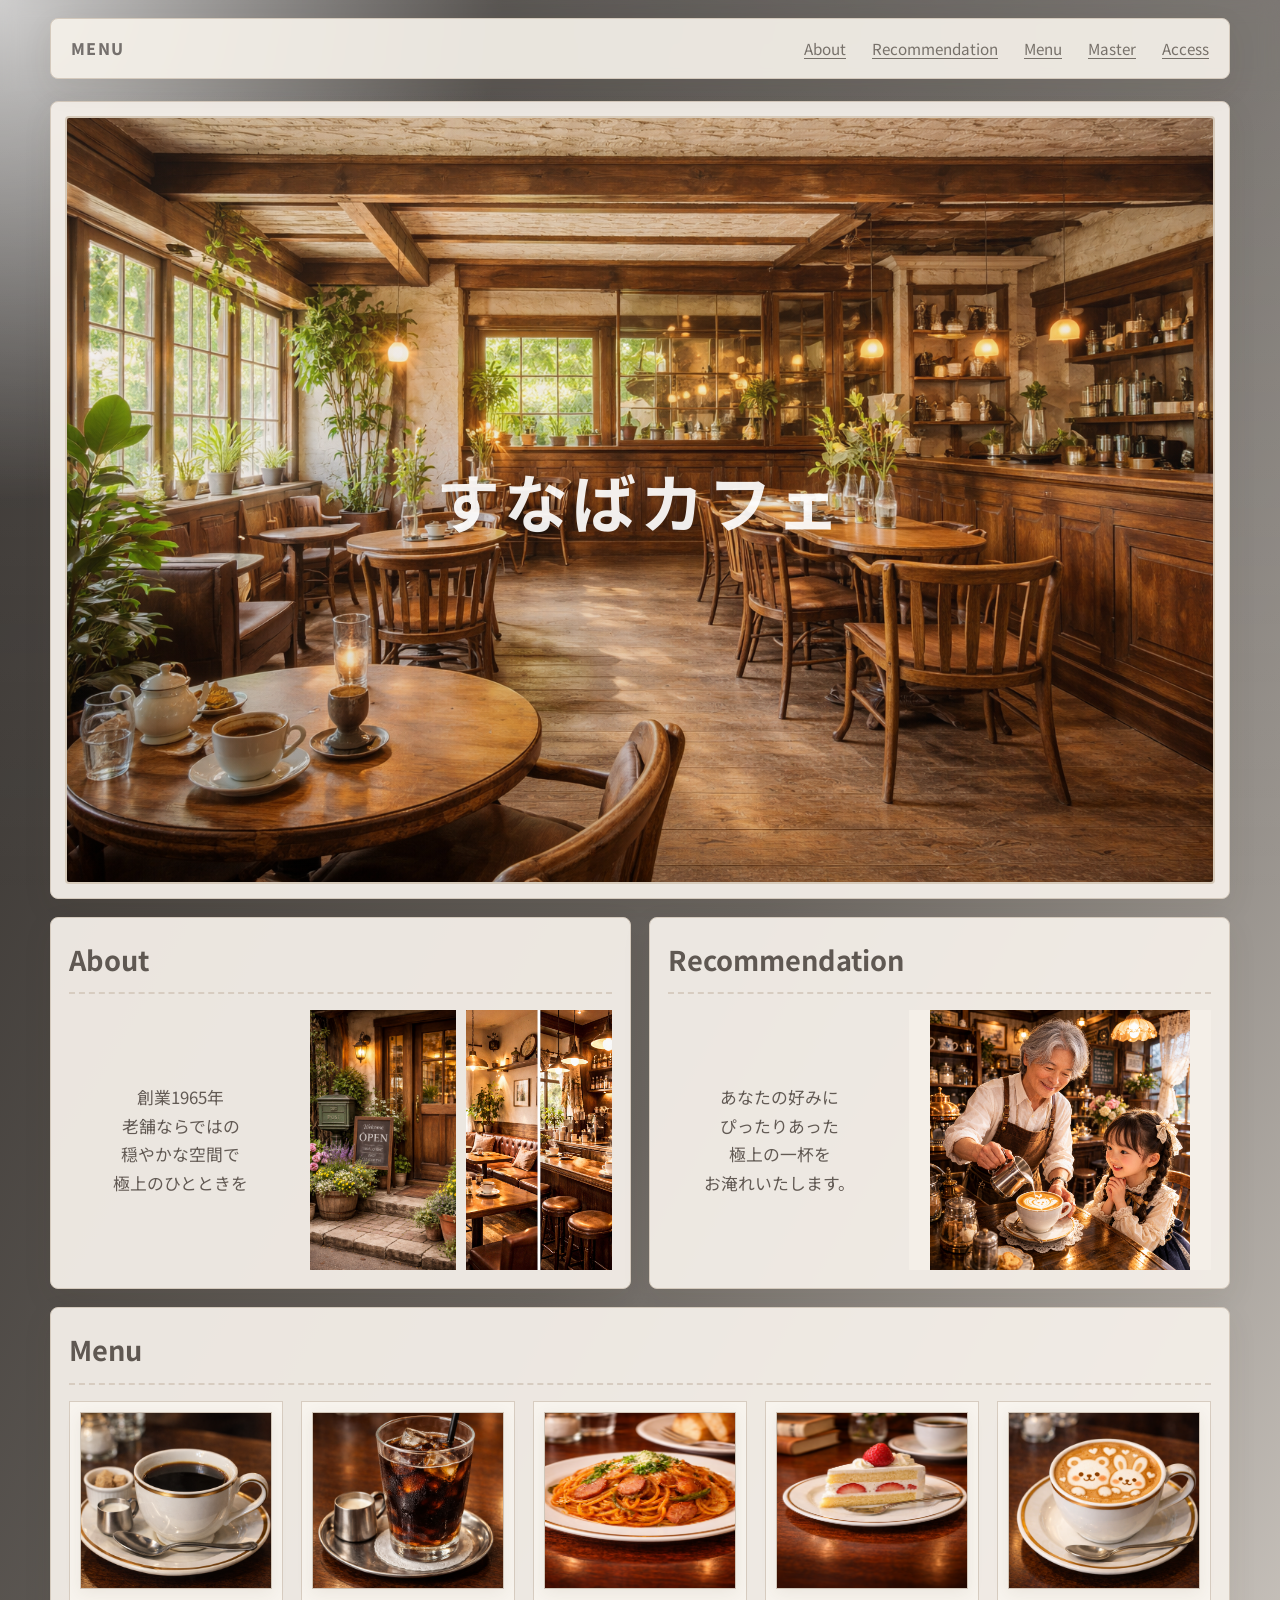
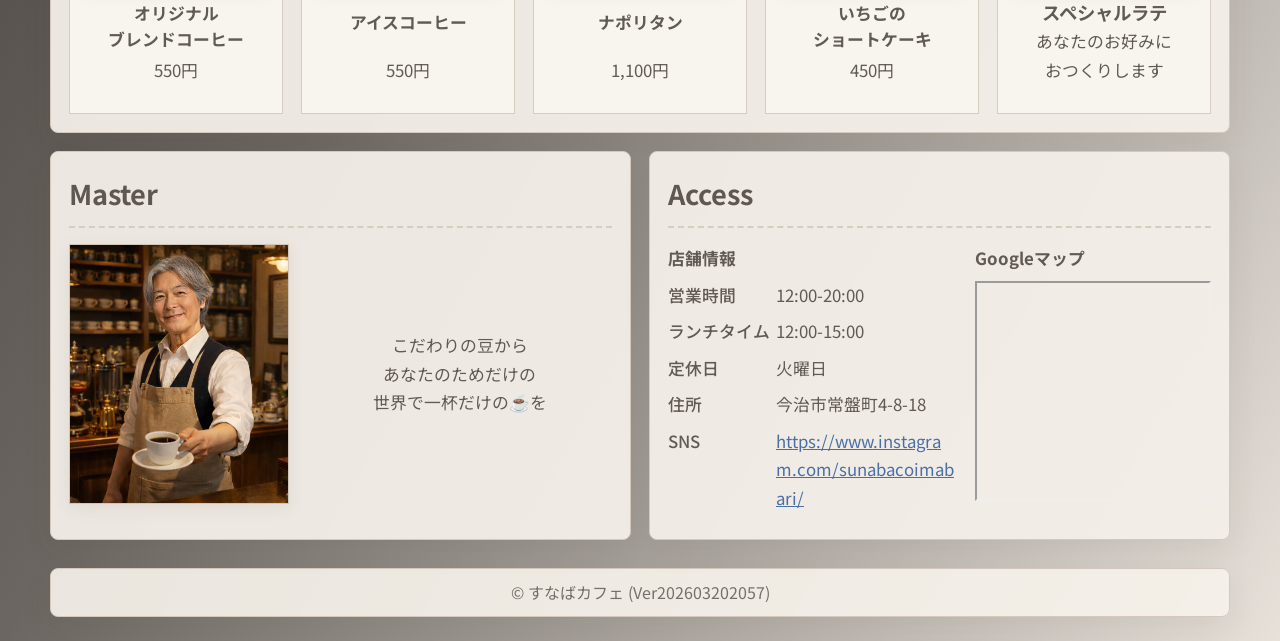
==== index.html @ 22cd14f4 "Update index.html" ====
<!DOCTYPE html>
<html lang="ja">
<head>
  <meta charset="UTF-8" />
  <meta name="viewport" content="width=device-width, initial-scale=1.0" />
  <title>すなばカフェ</title>
  <link rel="preconnect" href="https://fonts.googleapis.com">
  <link rel="preconnect" href="https://fonts.gstatic.com" crossorigin>
  <link href="https://fonts.googleapis.com/css2?family=Noto+Sans+JP:wght@400;500;700;800&display=swap" rel="stylesheet">
  <link rel="stylesheet" href="./CSS/style.css" />
</head>
<body>
  <div class="page-bg"></div>

  <header class="site-header">
    <div class="container header-inner">
      <a href="#top" class="logo">MENU</a>
      <button class="nav-toggle" aria-label="メニューを開く" aria-expanded="false">☰</button>
      <nav class="site-nav" id="site-nav">
        <a href="#about">About</a>
        <a href="#recommendation">Recommendation</a>
        <a href="#menu">Menu</a>
        <a href="#master">Master</a>
        <a href="#access">Access</a>
      </nav>
    </div>
  </header>

  <main id="top" class="container">
    <section class="panel hero-panel">
      <div class="hero-image">
        <img src="./assets/hero.png" alt="店内の様子" />
        <div class="hero-overlay">
          <h1>すなばカフェ</h1>
        </div>
      </div>
    </section>

    <section class="grid-two">
      <article id="about" class="panel content-panel">
        <h2 class="section-title">About</h2>
        <div class="about-layout">
          <div class="about-text">
            <p>
              創業1965年<br />
              老舗ならではの<br />
              穏やかな空間で<br />
              極上のひとときを
            </p>
          </div>
          <div class="about-gallery">
            <img src="./assets/about1.png" alt="落ち着いた店内 1" />
            <img src="./assets/about2.png" alt="落ち着いた店内 2" />
          </div>
        </div>
      </article>

      <article id="recommendation" class="panel content-panel">
        <h2 class="section-title">Recommendation</h2>
        <div class="recommend-layout">
          <div class="recommend-text">
            <p>
              あなたの好みに<br />
              ぴったりあった<br />
              極上の一杯を<br />
              お淹れいたします。
            </p>
          </div>
          <div class="recommend-image-wrap">
            <img src="./assets/recommendation.png" alt="おすすめの一杯を提供する様子" />
          </div>
        </div>
      </article>
    </section>

    <section id="menu" class="panel content-panel">
      <h2 class="section-title">Menu</h2>
      <div class="menu-grid">
        <article class="menu-card">
          <img src="./assets/menu_coffee.png" alt="オリジナルブレンドコーヒー" />
          <div class="menu-card-body">
            <h3>オリジナル<br />ブレンドコーヒー</h3>
            <p>550円</p>
          </div>
        </article>

        <article class="menu-card">
          <img src="./assets/menu_icecoffee.png" alt="アイスコーヒー" />
          <div class="menu-card-body">
            <h3>アイスコーヒー</h3>
            <p>550円</p>
          </div>
        </article>

        <article class="menu-card">
          <img src="./assets/menu_napolitan.png" alt="ナポリタン" />
          <div class="menu-card-body">
            <h3>ナポリタン</h3>
            <p>1,100円</p>
          </div>
        </article>

        <article class="menu-card">
          <img src="./assets/menu_cake.png" alt="いちごのショートケーキ" />
          <div class="menu-card-body">
            <h3>いちごの<br />ショートケーキ</h3>
            <p>450円</p>
          </div>
        </article>

        <article class="menu-card menu-card-large">
          <img src="./assets/menu_latte.png" alt="スペシャルラテ" />
          <div class="menu-card-body">
            <h3>スペシャルラテ</h3>
            <p>あなたのお好みに<br />おつくりします</p>
          </div>
        </article>
      </div>
    </section>

    <section class="grid-two bottom-grid">
      <article id="master" class="panel content-panel">
        <h2 class="section-title">Master</h2>
        <div class="master-layout">
          <img src="./assets/master.png" alt="マスター" />
          <div class="master-text">
            <p>
              こだわりの豆から<br />
              あなたのためだけの<br />
              世界で一杯だけの☕を
            </p>
          </div>
        </div>
      </article>

      <article id="access" class="panel content-panel">
        <h2 class="section-title">Access</h2>
        <div class="access-layout">
          <div class="access-info">
            <h3>店舗情報</h3>
            <ul>
              <li><span>営業時間</span><span>12:00-20:00</span></li>
              <li><span>ランチタイム</span><span>12:00-15:00</span></li>
              <li><span>定休日</span><span>火曜日</span></li>
              <li><span>住所</span><span>今治市常盤町4-8-18</span></li>
              <li><span>SNS</span>
                  <a href="https://www.instagram.com/sunabacoimabari/" target="_blank" rel="noopener noreferrer">
                  https://www.instagram.com/sunabacoimabari/</a>
              </li>
            </ul>
          </div>
          <div class="access-map">
            <h3>Googleマップ</h3>
              <iframe
                src="https://www.google.com/maps/embed?pb=!1m18!1m12!1m3!1d3305.2465165072854!2d132.99348957571695!3d34.06319437315287!2m3!1f0!2f0!3f0!3m2!1i1024!2i768!4f13.1!3m3!1m2!1s0x35503bbafa63386f%3A0x6dd7c005b5147b29!2zU1VOQUJBQ0_ku4rmsrs!5e0!3m2!1sja!2sjp!4v1773834351570!5m2!1sja!2sjp"
                width="100%"
                <!-- height="300" -->
                style="border:0;"
                loading="lazy"
                allowfullscreen
              ></iframe>
          </div>
        </div>
      </article>
    </section>
  </main>

  <footer class="site-footer">
    <div class="container footer-inner">© すなばカフェ  (Ver202603202057)</div>
  </footer>

  <script src="./JS/script.js"></script>
</body>
</html>
---- CSS/style.css ----
:root {
  --bg: #e9e3db;
  --panel: #f4efe8;
  --panel-line: #d4c9bc;
  --text: #625a54;
  --title: #5f5852;
  --shadow: 0 10px 30px rgba(77, 60, 35, 0.08);
  --radius: 14px;
  --max: 1180px;
  --card-gap: 18px;
}

* {
  box-sizing: border-box;
}

html {
  scroll-behavior: smooth;
}

body {
  margin: 0;
  font-family: "Noto Sans JP", sans-serif;
  color: var(--text);
  /* background: linear-gradient(90deg, #ddd8d0 0%, #f2eee7 16%, #ebe6de 50%, #f7f3ed 100%); */
  background: linear-gradient(
                to bottom right,
                #2a2623,
                #6b6661,
                #e7e1da
  );
  line-height: 1.7;
}

img {
  display: block;
  width: 100%;
}

.page-bg {
  position: fixed;
  inset: 0;
  background:
    radial-gradient(circle at top left, rgba(255,255,255,0.75), transparent 32%),
    linear-gradient(180deg, rgba(255,255,255,0.12), rgba(0,0,0,0));
  pointer-events: none;
  z-index: -1;
}

.container {
  width: min(calc(100% - 32px), var(--max));
  margin: 0 auto;
}

.site-header {
  position: sticky;
  top: 0;
  z-index: 50;
  padding: 18px 0 12px;
  backdrop-filter: blur(10px);
}

.header-inner,
.footer-inner {
  background: rgba(246, 241, 234, 0.92);
  border: 1px solid var(--panel-line);
  border-radius: 8px;
  box-shadow: var(--shadow);
}

.header-inner {
  display: flex;
  align-items: center;
  justify-content: space-between;
  padding: 16px 20px;
}

.logo {
  color: #75706d;
  text-decoration: none;
  font-weight: 800;
  letter-spacing: 0.08em;
}

.site-nav {
  display: flex;
  gap: 26px;
}

.site-nav a {
  color: #77716a;
  text-decoration: underline;
  text-underline-offset: 3px;
  font-size: 0.95rem;
}

.nav-toggle {
  display: none;
  border: 1px solid var(--panel-line);
  background: #fffaf5;
  color: var(--text);
  padding: 8px 10px;
  border-radius: 8px;
  cursor: pointer;
}

main {
    display: grid;
    gap: var(--card-gap);
    padding: 10px 0 28px;
}

.panel {
  background: rgba(244, 239, 232, 0.95);
  border: 1px solid var(--panel-line);
  border-radius: 8px;
  box-shadow: var(--shadow);
  height: 100%;
}

.content-panel {
  padding: 18px;
}

.hero-panel {
  padding: 14px;
}

.hero-image {
  position: relative;
  overflow: hidden;
  border: 2px solid #d7cbbb;
  border-radius: 4px;
  min-height: 220px;
}

.hero-image img {
  width: 100%;
  height: 100%;
  object-fit: cover;
}

.hero-overlay {
  position: absolute;
  inset: 0;
  display: grid;
  place-items: center;
  background: linear-gradient(180deg, rgba(255,255,255,0.06), rgba(0,0,0,0.12));
}

.hero-overlay h1 {
  margin: 0;
  color: rgba(255, 255, 255, 0.92);
  font-size: clamp(2.4rem, 5vw, 4.2rem);
  letter-spacing: 0.06em;
  text-shadow: 0 2px 14px rgba(0, 0, 0, 0.22);
}

.grid-two {
  display: grid;
  grid-template-columns: 1fr 1fr;
  gap: var(--card-gap);
  align-items: stretch;
}

.section-title {
  margin: 0 0 16px;
  padding-bottom: 10px;
  border-bottom: 2px dashed #d7ccc0;
  font-size: 1.7rem;
  color: var(--title);
}

.about-layout,
.recommend-layout,
.master-layout,
.access-layout {
  display: grid;
  gap: 18px;
}

.about-layout,
.recommend-layout {
  grid-template-columns: 0.85fr 1.15fr;
  align-items: stretch;
}

.about-text,
.recommend-text,
.master-text{
  font-size: 1.05rem;
  display: flex;
  align-items: center;
  justify-content: center;
  text-align: center;
}

.about-text p,
.recommend-text p,
.master-text p {
  margin: 0;
}

.access-info,
.access-map {
  font-size: 1.05rem;
  align-self: start;
}

.about-gallery {
  display: grid;
  grid-template-columns: repeat(2, 1fr);
  gap: 10px;
}

.master-layout img,
.access-map img,
.menu-card img {
  border: 1px solid #d0c5b8;
  box-shadow: 0 4px 16px rgba(78, 60, 36, 0.08);
}

.about-gallery,
.recommend-image-wrap {
  height: 260px;
}

.about-gallery img{
  width: 100%;
  height: 100%;
  object-fit: cover;
}

.recommend-image-wrap {
  display: flex;
  align-items: center;
  justify-content: center;
  background: #f4efe8;
}

.recommend-image-wrap img  {
  width: 100%;
  height: 100%;
  object-fit: contain;
}

.menu-grid {
  display: grid;
  grid-template-columns: repeat(5, 1fr);
  gap: var(--card-gap);
}

.menu-card {
  background: #f8f4ee;
  border: 1px solid #d7ccc0;
  padding: 10px;

  display: flex;
  flex-direction: column;
}

.menu-card img {
  aspect-ratio: 1.08 / 1;
  object-fit: cover;
}

.menu-card-body {
  text-align: center;
  padding: 10px 6px 2px;

  display: flex;
  flex-direction: column;
  flex-grow: 1;
}

.menu-card-body h3 {
  margin: 0 0 8px;
  font-size: 1.05rem;
  line-height: 1.5;
  margin-top: auto;
  margin-bottom: auto;  
}

.menu-card-body p {
  margin-top: auto;
  font-size: 1.05rem;
}

.menu-card-large {
  display: flex;
  flex-direction: column;
}

.menu-card-large .menu-card-body h3 {
  font-size: 1.15rem;
}

.bottom-grid {
  align-items: start;
}

.master-layout {
  grid-template-columns: 220px 1fr;
  align-items: stretch;
  min-height: 260px;
}

.master-layout img {
  width: 100%;
  height: 100%;
  object-fit: cover;
}

.access-layout {
  grid-template-columns: 1.1fr 0.9fr;
  align-items: start;
}

.access-info h3,
.access-map h3 {
  margin: 0 0 8px;
  font-size: 1.05rem;
}

.access-map iframe {
  height: 220px;
}

.access-info ul {
  list-style: none;
  padding-left: 0;
  margin: 0;
}

.access-info li {
  margin-bottom: 8px;
  display: grid;
  grid-template-columns: 100px 1fr;
  gap: 8px;
  align-items: start;
}

.access-info li span:first-child {
  font-weight: 500;
  white-space: nowrap;
}

.access-info a {
  color: #4a6fa5;
  text-decoration: underline;
  word-break: break-all;
  overflow-wrap: anywhere;
}

.access-info a:hover {
  opacity: 0.7;
}

.site-footer {
  padding: 0 0 24px;
}

.footer-inner {
  text-align: center;
  padding: 10px 16px;
  color: #766f6a;
}

@media (max-width: 1080px) {
  .menu-grid {
    grid-template-columns: repeat(3, 1fr);
  }

  .menu-card-large {
    grid-column: span 3;
    display: grid;
    grid-template-columns: 1fr 1fr;
    align-items: center;
    gap: 14px;
  }

  .menu-card-large .menu-card-body {
    text-align: left;
  }
}

@media (max-width: 820px) {
  .nav-toggle {
    display: inline-flex;
  }

  .site-nav {
    position: absolute;
    top: calc(100% + 8px);
    right: 16px;
    background: rgba(246, 241, 234, 0.98);
    border: 1px solid var(--panel-line);
    border-radius: 10px;
    padding: 14px;
    box-shadow: var(--shadow);
    flex-direction: column;
    gap: 12px;
    min-width: 220px;
    display: none;
  }

  .site-nav.is-open {
    display: flex;
  }

  .grid-two,
  .about-layout,
  .recommend-layout,
  .master-layout,
  .access-layout,
  .menu-card-large {
    grid-template-columns: 1fr;
  }

  .menu-grid {
    grid-template-columns: repeat(2, 1fr);
  }

  .menu-card-large {
    grid-column: auto;
  }

  .hero-image {
    min-height: 280px;
  }
}

@media (max-width: 560px) {
  .container {
    width: min(calc(100% - 20px), var(--max));
  }

  .header-inner,
  .content-panel,
  .hero-panel {
    padding: 14px;
  }

  .section-title {
    font-size: 1.35rem;
  }

  .menu-grid,
  .about-gallery {
    grid-template-columns: 1fr;
    height: auto;
  }

  .access-info li {
    grid-template-columns: 1fr;
  }

  .about-gallery img {
    height: auto;
    aspect-ratio: 4 / 3;
    object-fit: cover;
  }

  .hero-image {
    height: 400px;
  }

}
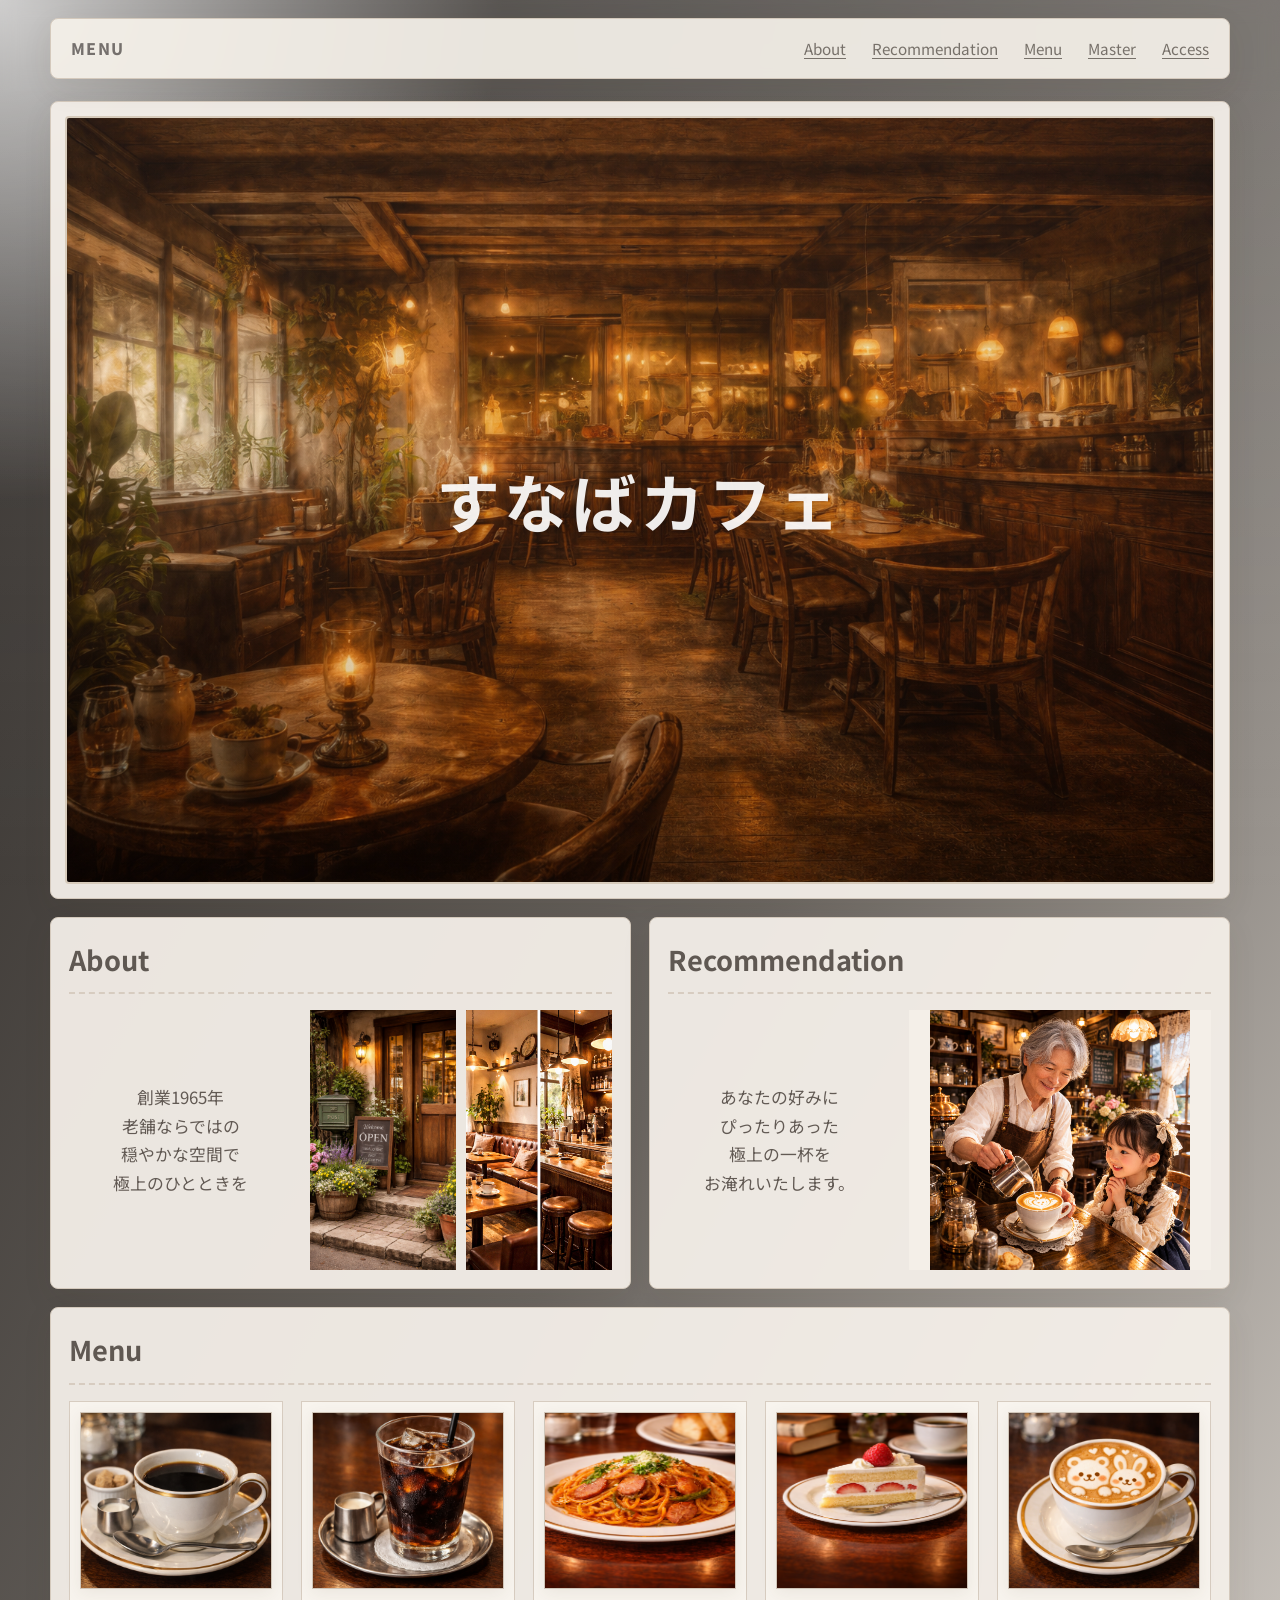
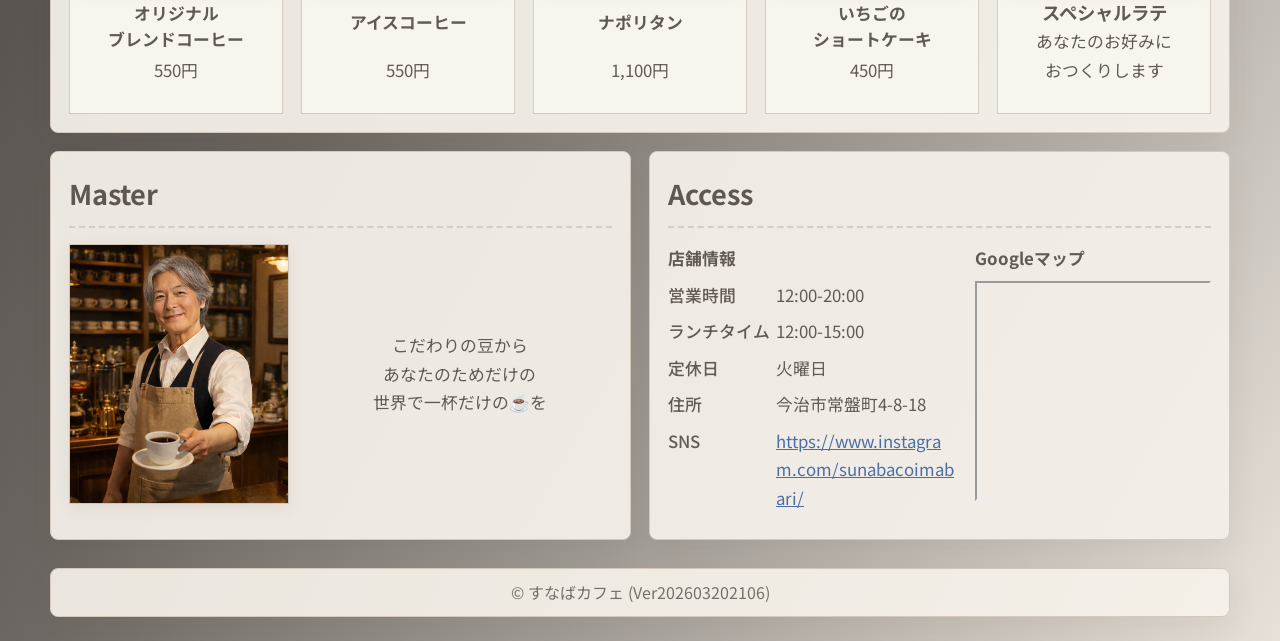
==== commit 45394a7d: "Update index.html" ====
--- a/index.html
+++ b/index.html
@@ -166,7 +166,7 @@
   </main>
 
   <footer class="site-footer">
-    <div class="container footer-inner">© すなばカフェ  (Ver202603202057)</div>
+    <div class="container footer-inner">© すなばカフェ  (Ver202603202106)</div>
   </footer>
 
   <script src="./JS/script.js"></script>
--- a/CSS/style.css
+++ b/CSS/style.css
@@ -138,6 +138,7 @@
   width: 100%;
   height: 100%;
   object-fit: cover;
+  transition: opacity 0.8s ease;
 }
 
 .hero-overlay {
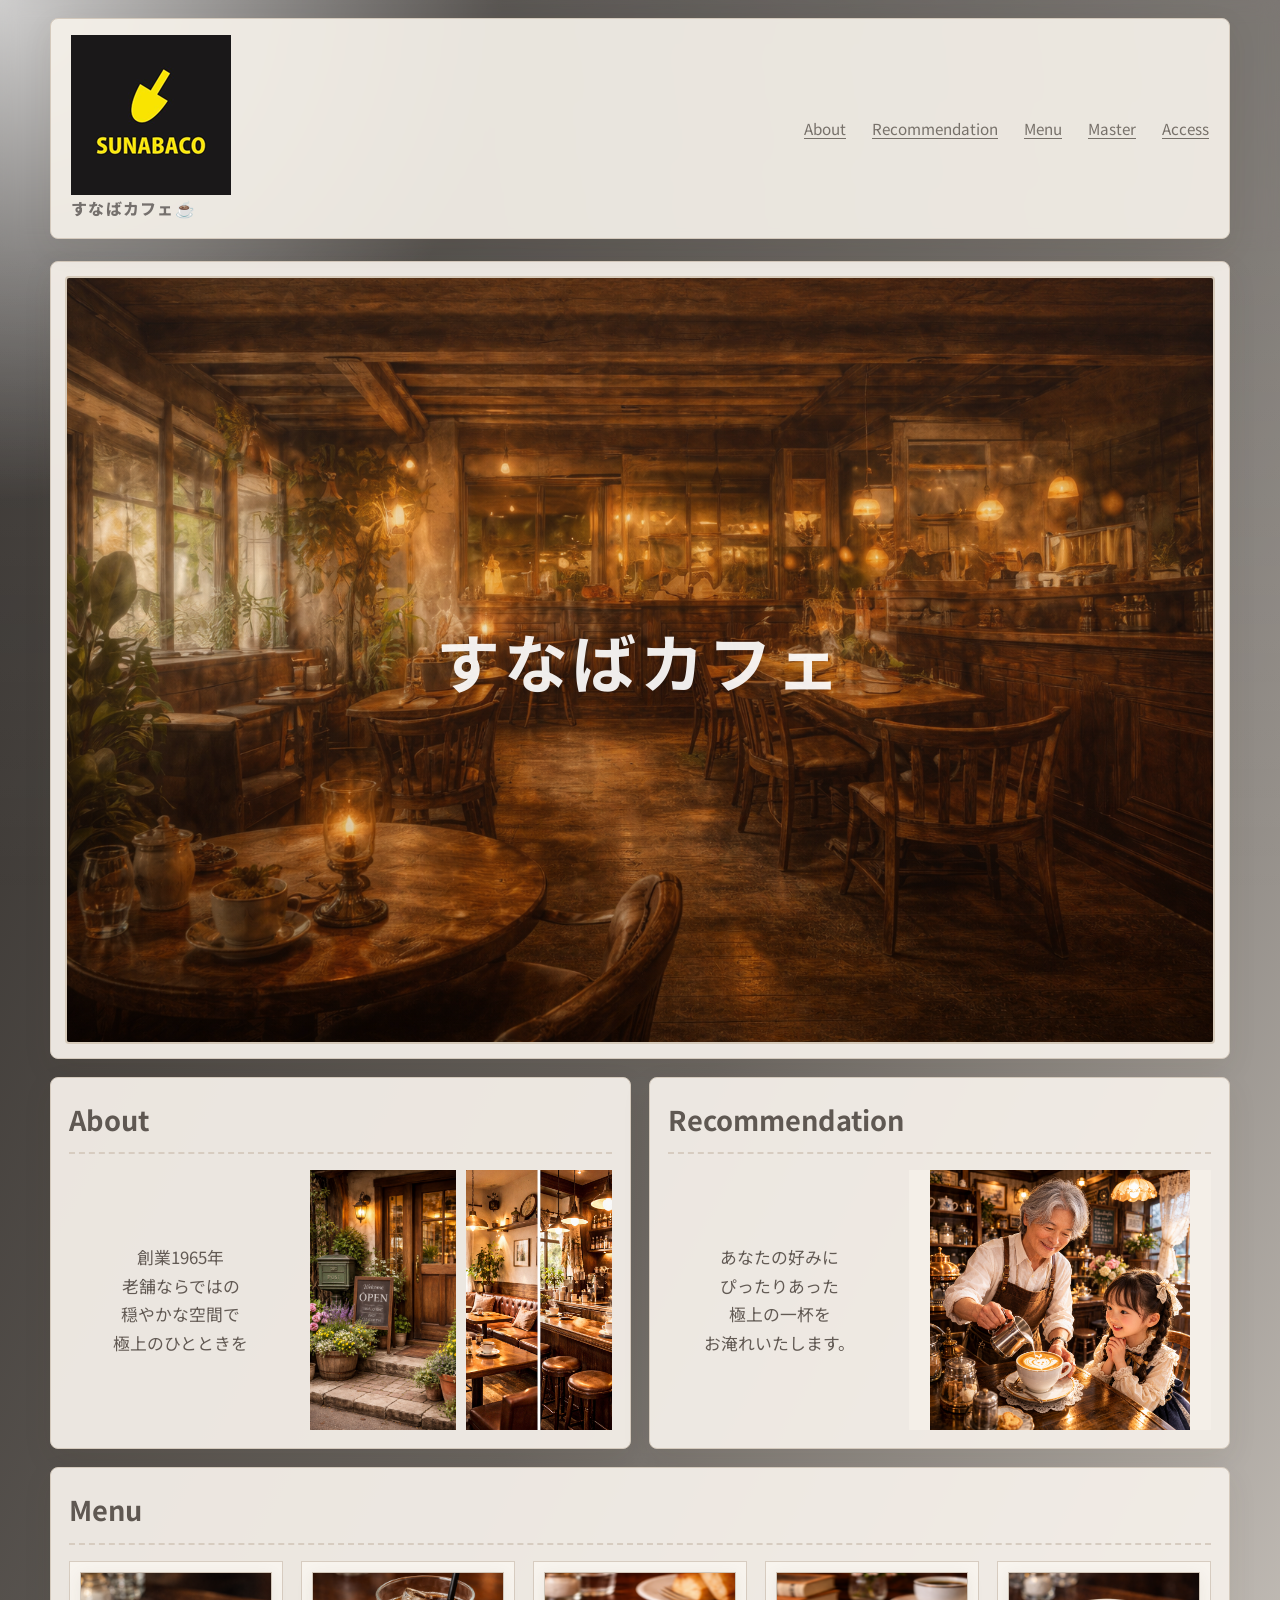
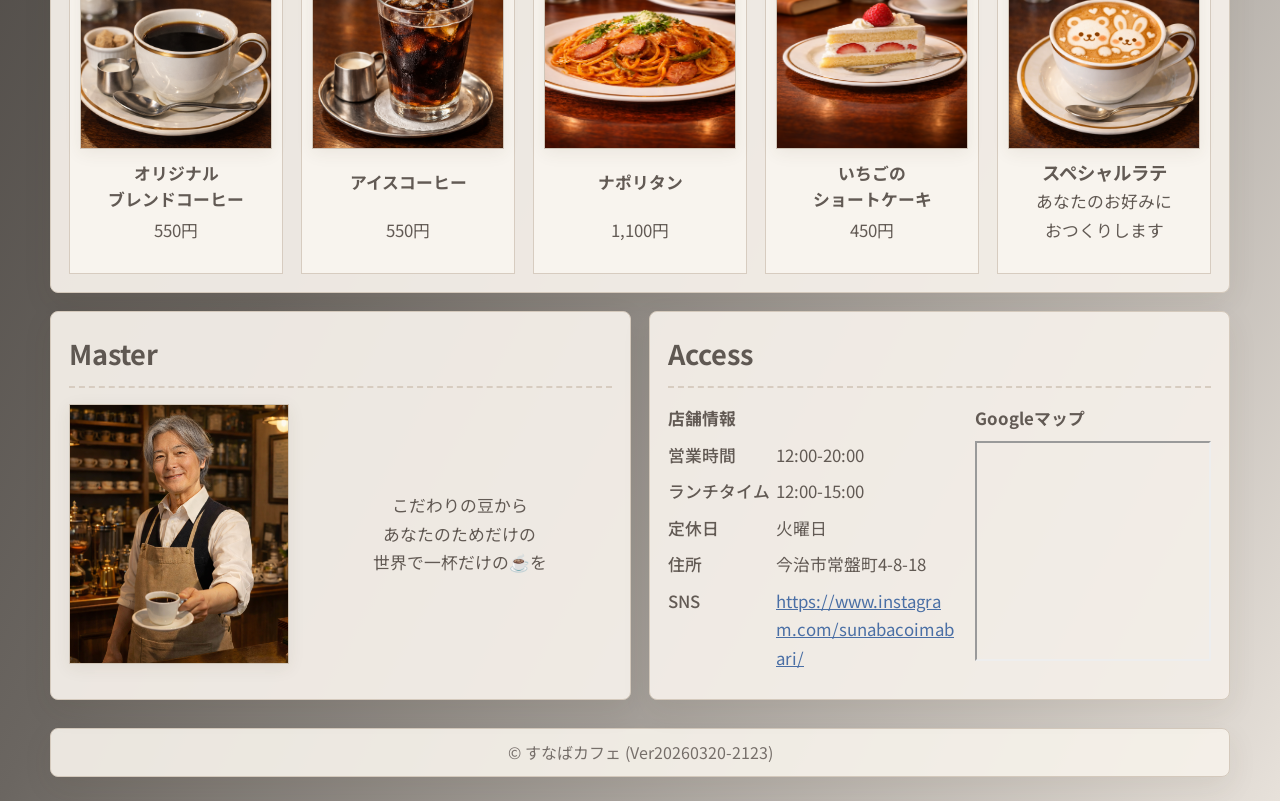
==== commit 9300d4e9: "Update index.html" ====
--- a/index.html
+++ b/index.html
@@ -3,7 +3,7 @@
 <head>
   <meta charset="UTF-8" />
   <meta name="viewport" content="width=device-width, initial-scale=1.0" />
-  <title>すなばカフェ</title>
+  <title>すなばカフェ☕</title>
   <link rel="preconnect" href="https://fonts.googleapis.com">
   <link rel="preconnect" href="https://fonts.gstatic.com" crossorigin>
   <link href="https://fonts.googleapis.com/css2?family=Noto+Sans+JP:wght@400;500;700;800&display=swap" rel="stylesheet">
@@ -14,7 +14,10 @@
 
   <header class="site-header">
     <div class="container header-inner">
-      <a href="#top" class="logo">MENU</a>
+      <a href="#top" class="logo">
+        <img src="./assets/logo.png" alt="すなばカフェのロゴ" class="logo-img" />
+        <span class="logo-text">すなばカフェ☕</span>
+      </a>
       <button class="nav-toggle" aria-label="メニューを開く" aria-expanded="false">☰</button>
       <nav class="site-nav" id="site-nav">
         <a href="#about">About</a>
@@ -166,7 +169,7 @@
   </main>
 
   <footer class="site-footer">
-    <div class="container footer-inner">© すなばカフェ  (Ver202603202106)</div>
+    <div class="container footer-inner">© すなばカフェ  (Ver20260320-2123)</div>
   </footer>
 
   <script src="./JS/script.js"></script>
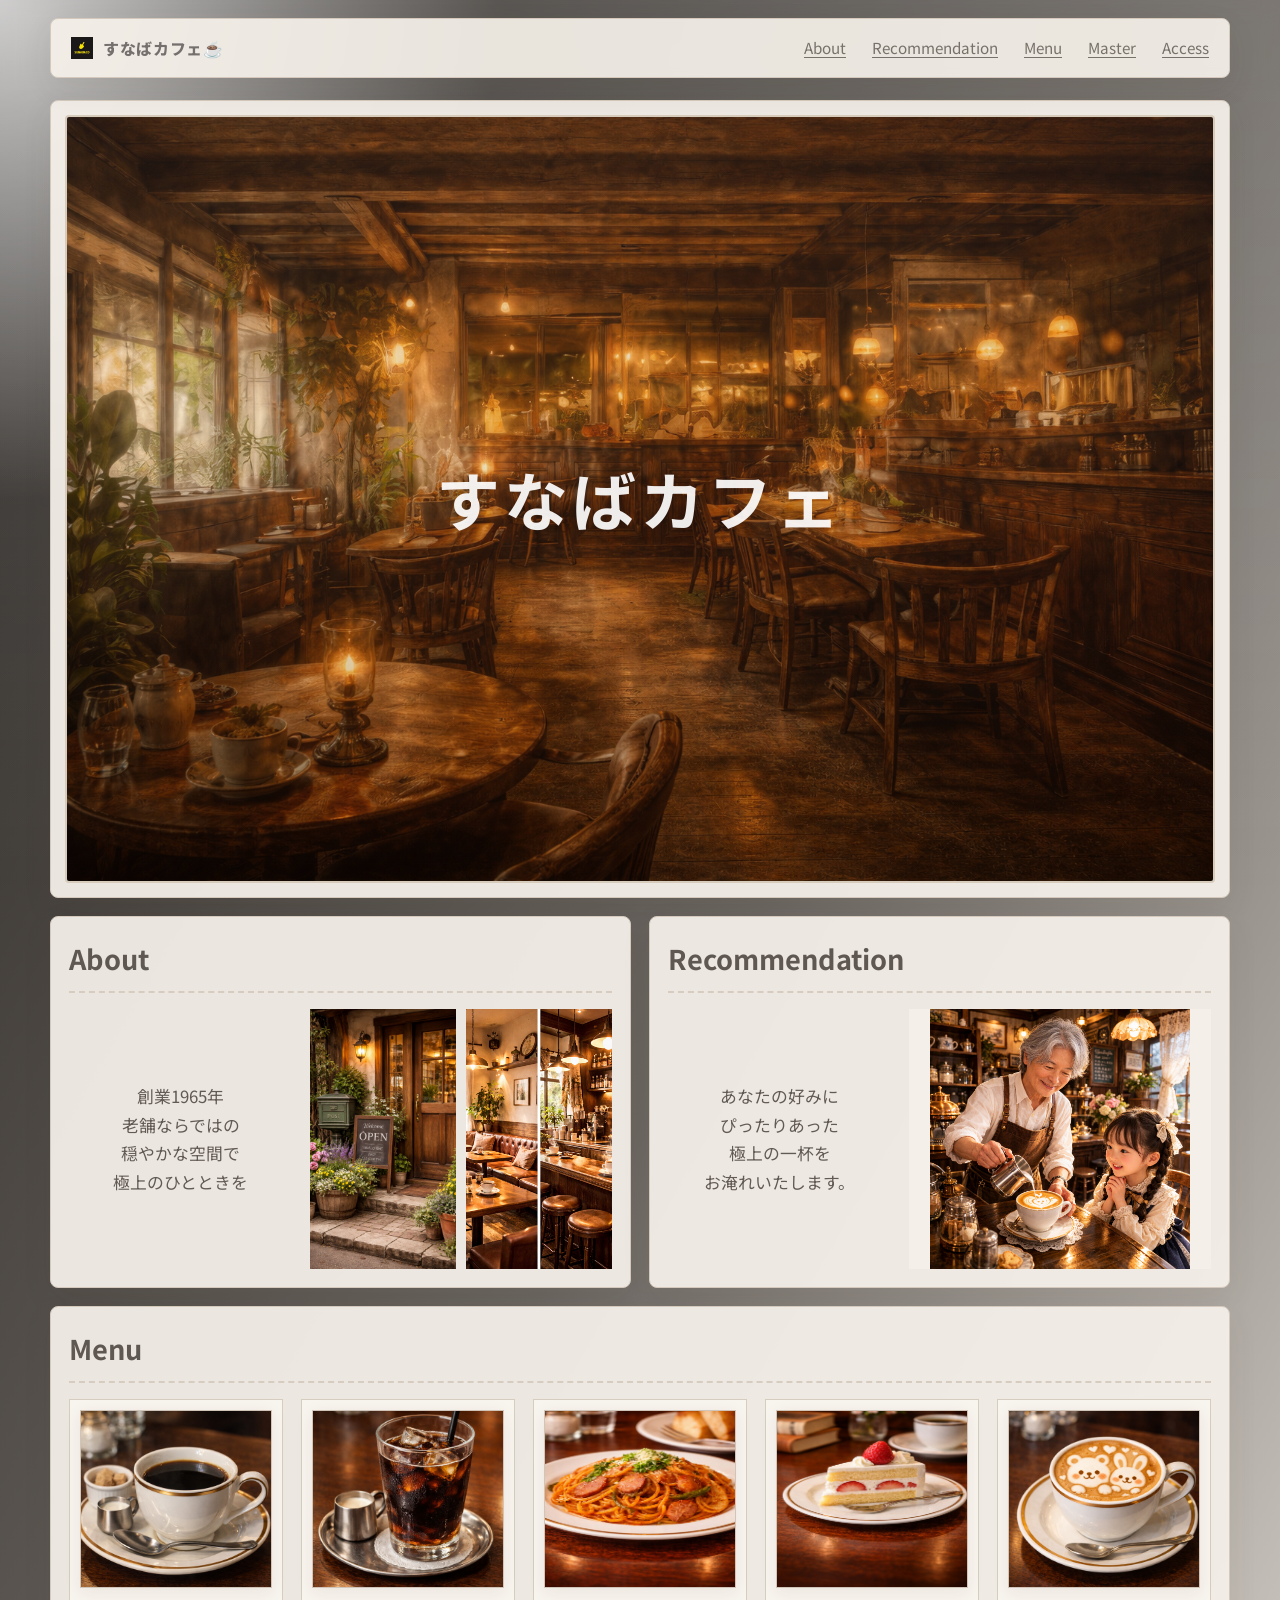
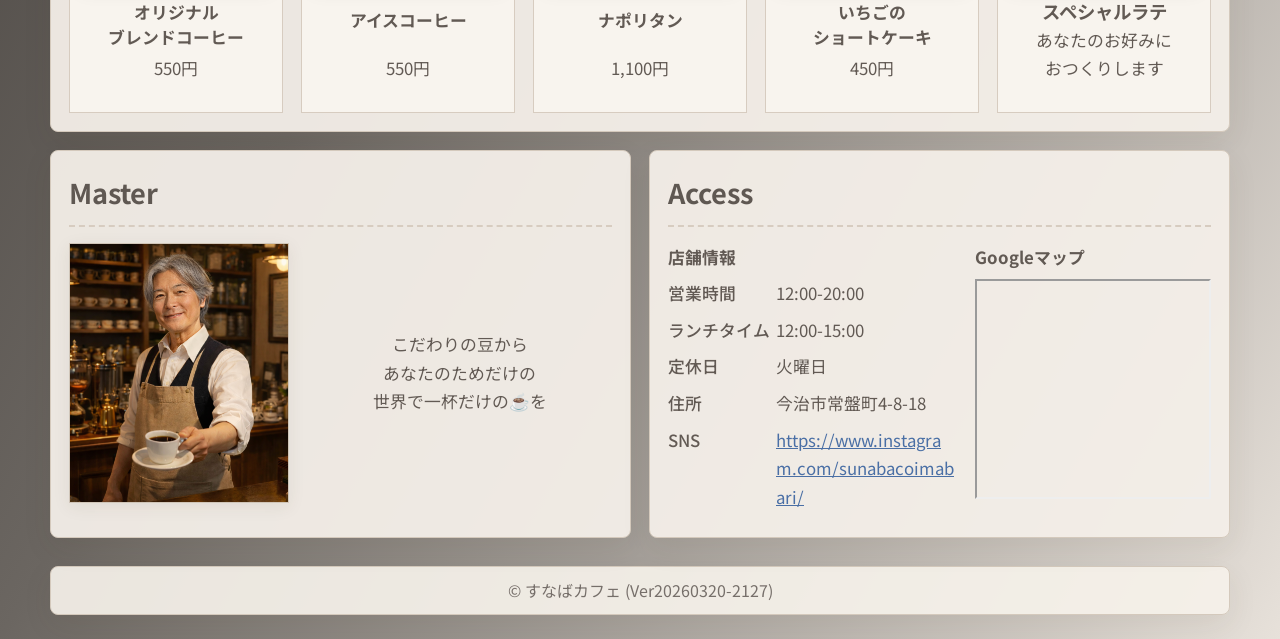
==== commit 8b93127a: "Update index.html" ====
--- a/index.html
+++ b/index.html
@@ -169,7 +169,7 @@
   </main>
 
   <footer class="site-footer">
-    <div class="container footer-inner">© すなばカフェ  (Ver20260320-2123)</div>
+    <div class="container footer-inner">© すなばカフェ  (Ver20260320-2127)</div>
   </footer>
 
   <script src="./JS/script.js"></script>
--- a/CSS/style.css
+++ b/CSS/style.css
@@ -76,10 +76,25 @@
 }
 
 .logo {
+  display: flex;
+  align-items: center;
+  gap: 10px;
   color: #75706d;
   text-decoration: none;
   font-weight: 800;
-  letter-spacing: 0.08em;
+  letter-spacing: 0.04em;
+}
+
+.logo-img {
+  width: 22px;
+  height: 22px;
+  object-fit: contain;
+  flex-shrink: 0;
+}
+
+.logo-text {
+  font-size: 1rem;
+  line-height: 1;
 }
 
 .site-nav {
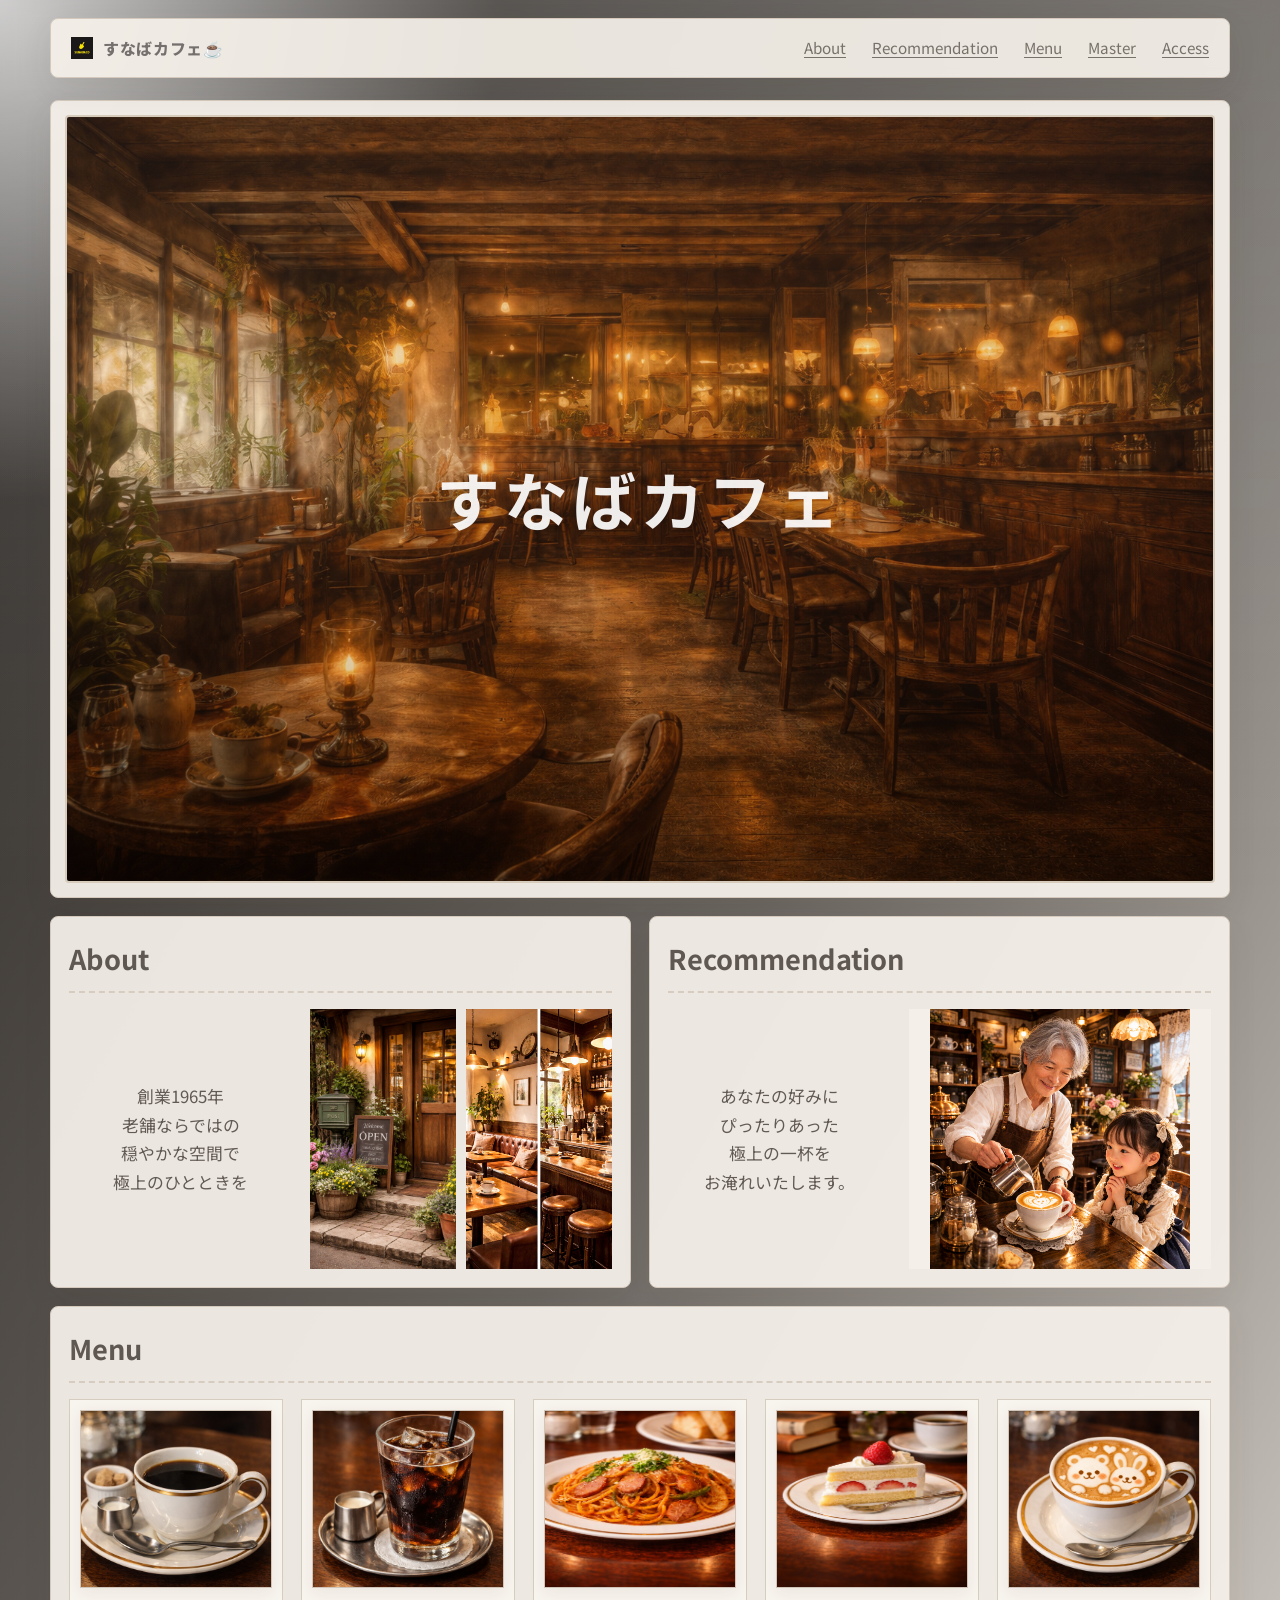
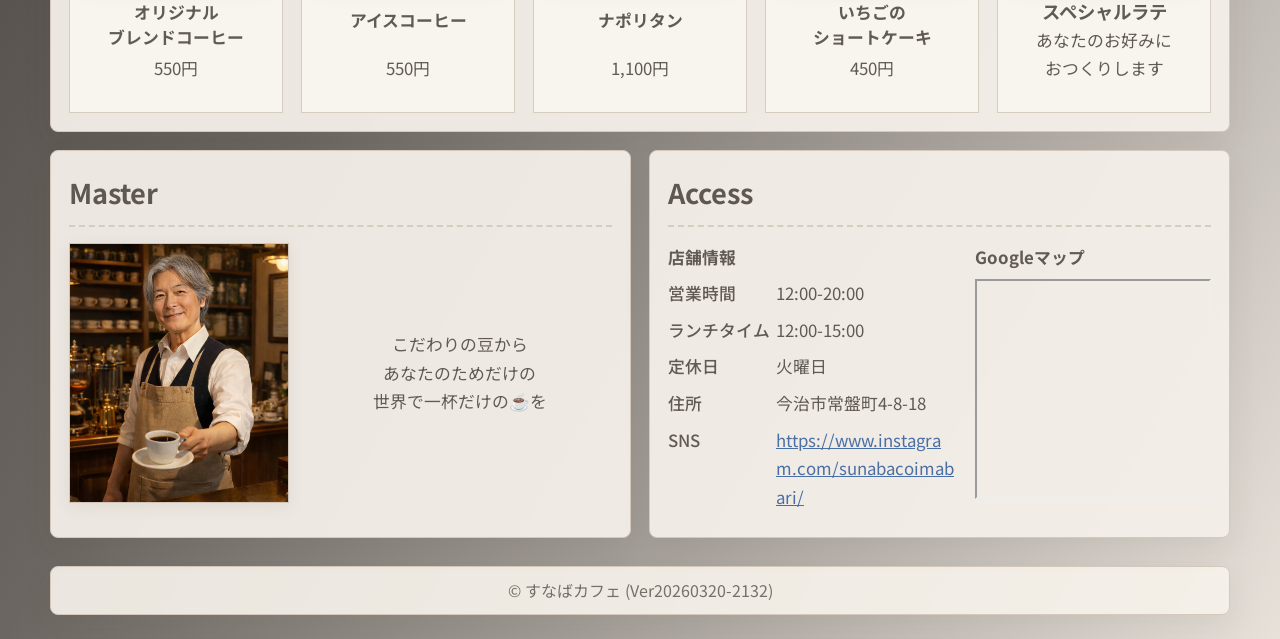
==== commit 2f5944f3: "Update index.html" ====
--- a/index.html
+++ b/index.html
@@ -169,7 +169,7 @@
   </main>
 
   <footer class="site-footer">
-    <div class="container footer-inner">© すなばカフェ  (Ver20260320-2127)</div>
+    <div class="container footer-inner">© すなばカフェ  (Ver20260320-2132)</div>
   </footer>
 
   <script src="./JS/script.js"></script>
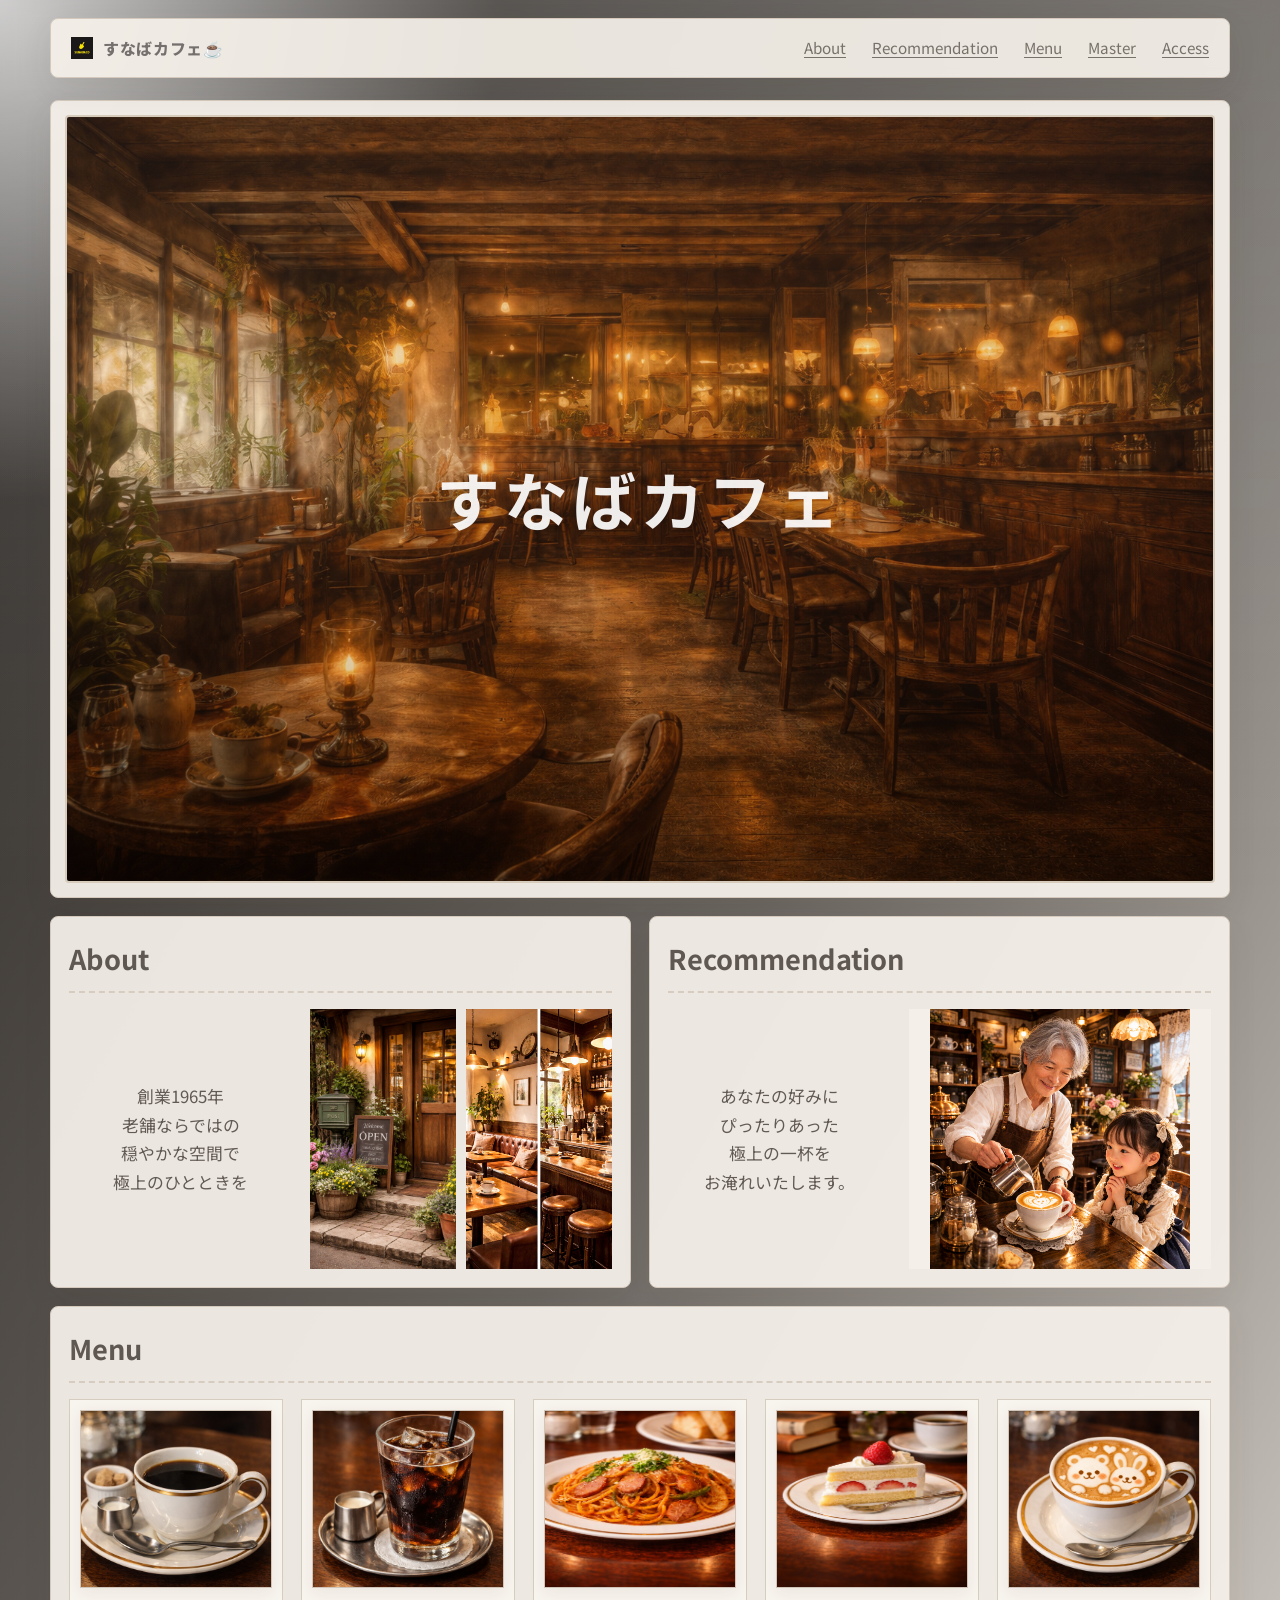
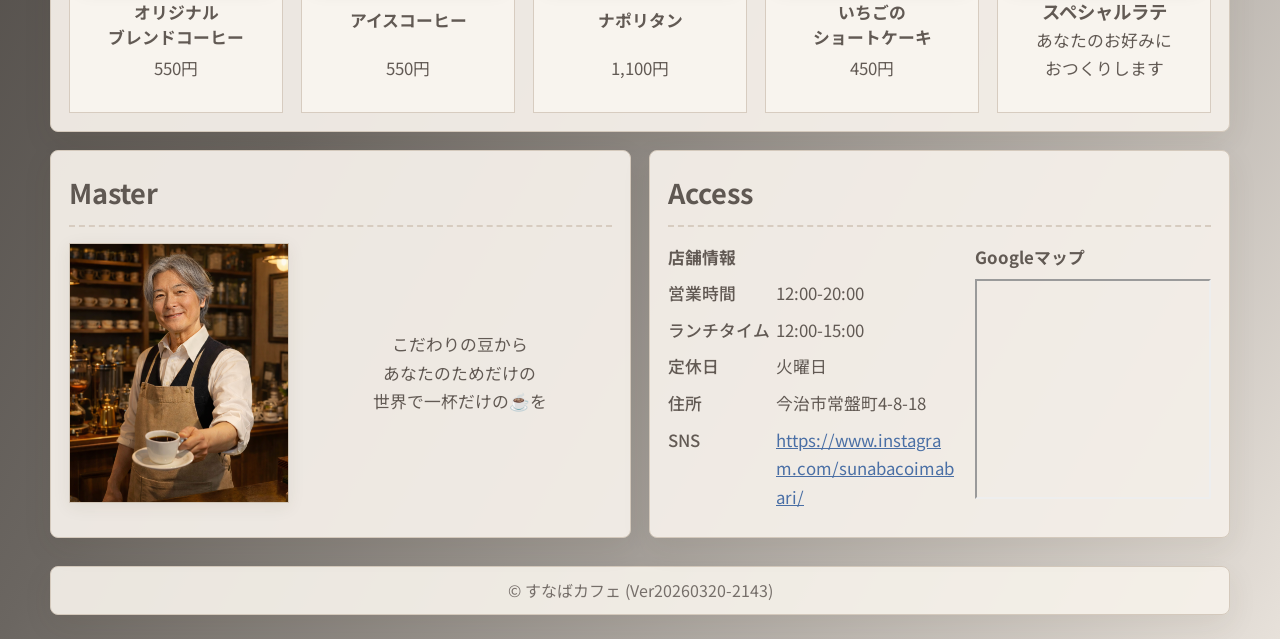
==== commit 677edf88: "Update index.html" ====
--- a/index.html
+++ b/index.html
@@ -8,6 +8,15 @@
   <link rel="preconnect" href="https://fonts.gstatic.com" crossorigin>
   <link href="https://fonts.googleapis.com/css2?family=Noto+Sans+JP:wght@400;500;700;800&display=swap" rel="stylesheet">
   <link rel="stylesheet" href="./CSS/style.css" />
+    <!-- Microsoft Clarity -->
+  <script type="text/javascript">
+    (function(c,l,a,r,i,t,y){
+        c[a]=c[a]||function(){(c[a].q=c[a].q||[]).push(arguments)};
+        t=l.createElement(r);t.async=1;t.src="https://www.clarity.ms/tag/"+i;
+        y=l.getElementsByTagName(r)[0];y.parentNode.insertBefore(t,y);
+    })(window, document, "clarity", "script", "あなたのProject ID");
+  </script>
+
 </head>
 <body>
   <div class="page-bg"></div>
@@ -169,7 +178,7 @@
   </main>
 
   <footer class="site-footer">
-    <div class="container footer-inner">© すなばカフェ  (Ver20260320-2132)</div>
+    <div class="container footer-inner">© すなばカフェ  (Ver20260320-2143)</div>
   </footer>
 
   <script src="./JS/script.js"></script>
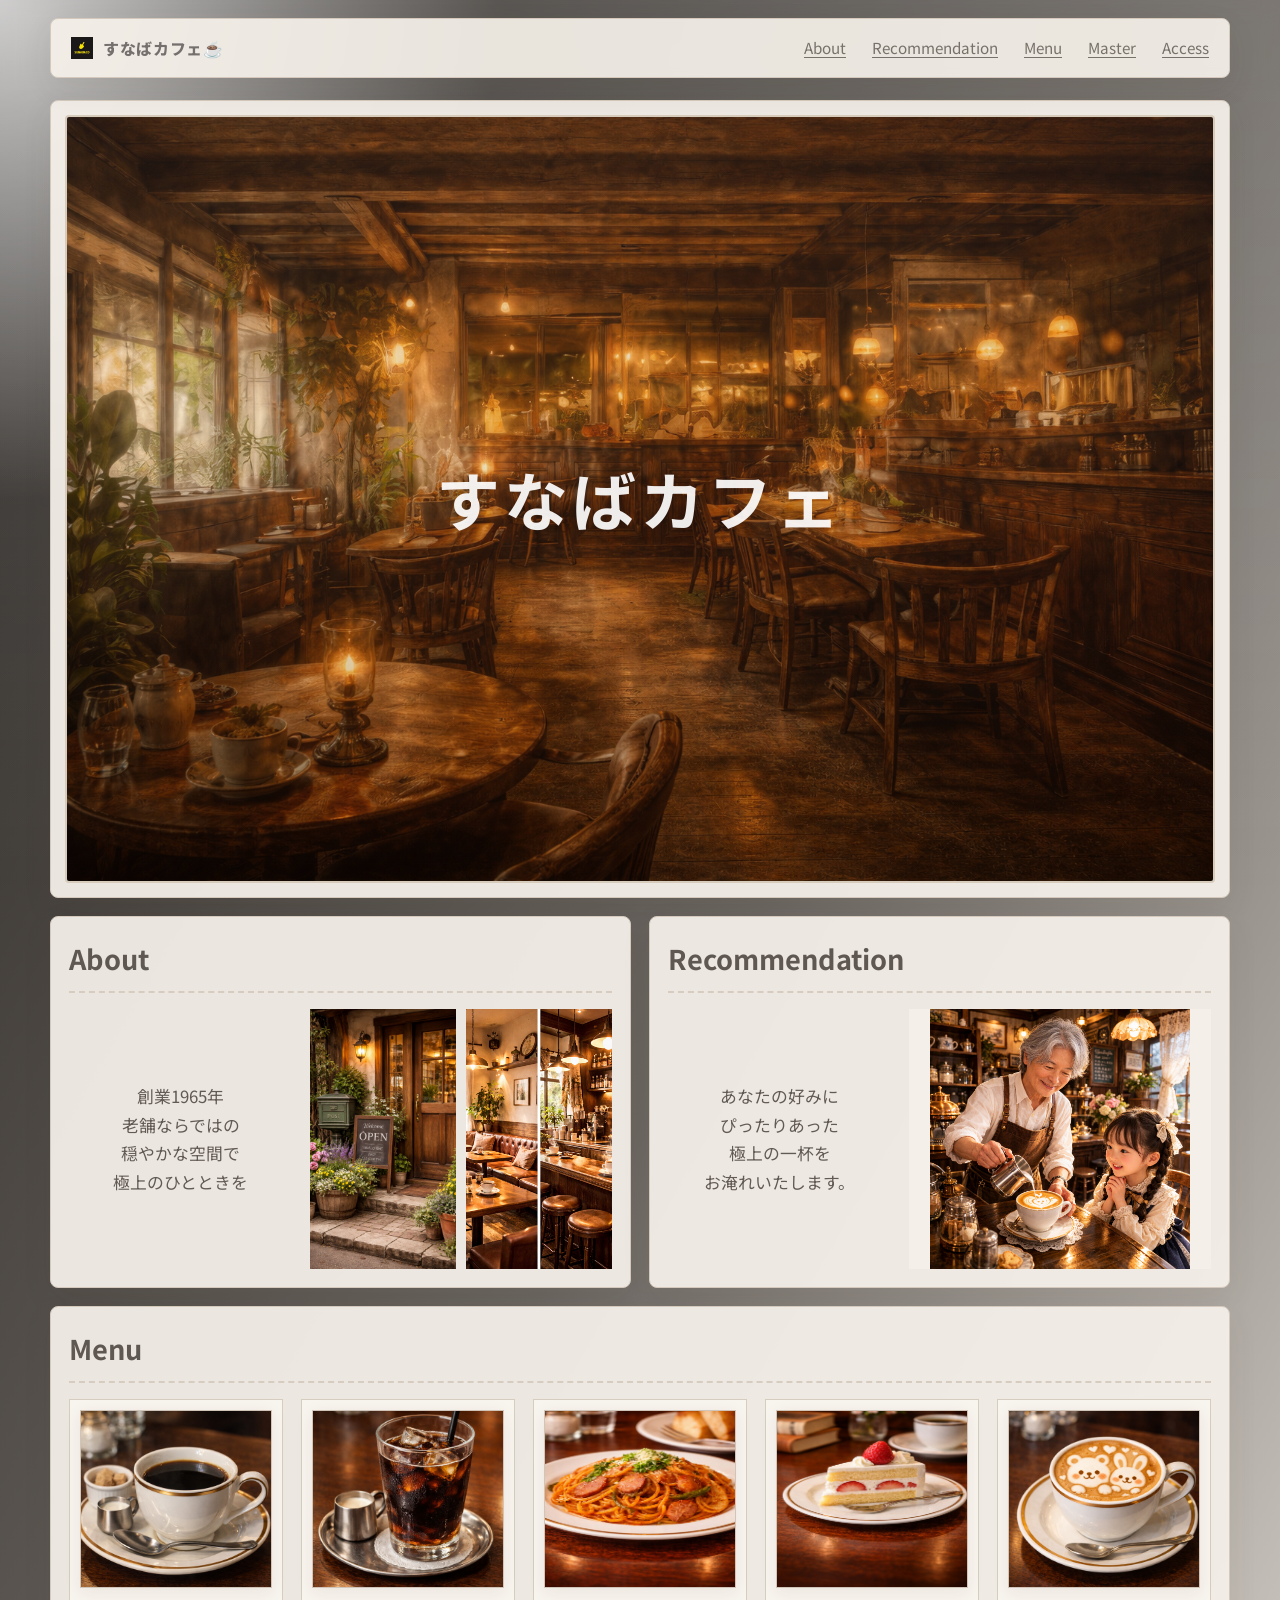
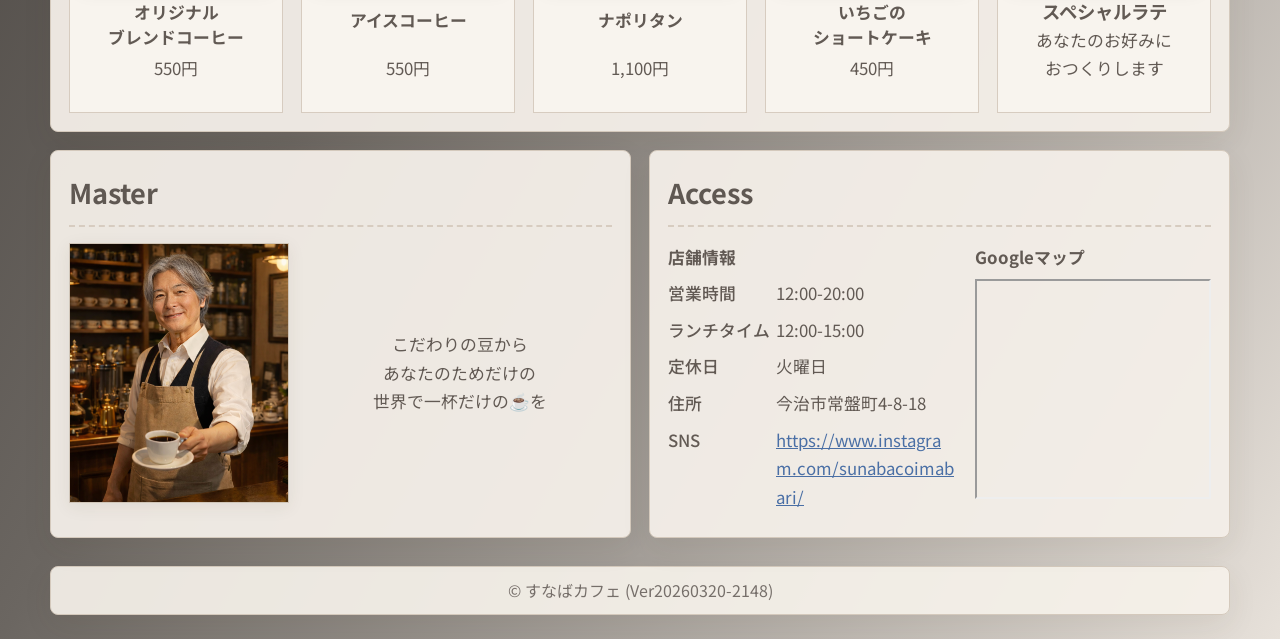
==== commit 6e90ffe7: "Update index.html" ====
--- a/index.html
+++ b/index.html
@@ -14,7 +14,7 @@
         c[a]=c[a]||function(){(c[a].q=c[a].q||[]).push(arguments)};
         t=l.createElement(r);t.async=1;t.src="https://www.clarity.ms/tag/"+i;
         y=l.getElementsByTagName(r)[0];y.parentNode.insertBefore(t,y);
-    })(window, document, "clarity", "script", "あなたのProject ID");
+    })(window, document, "clarity", "script", "vyq17jwr1j");
   </script>
 
 </head>
@@ -178,7 +178,7 @@
   </main>
 
   <footer class="site-footer">
-    <div class="container footer-inner">© すなばカフェ  (Ver20260320-2143)</div>
+    <div class="container footer-inner">© すなばカフェ  (Ver20260320-2148)</div>
   </footer>
 
   <script src="./JS/script.js"></script>
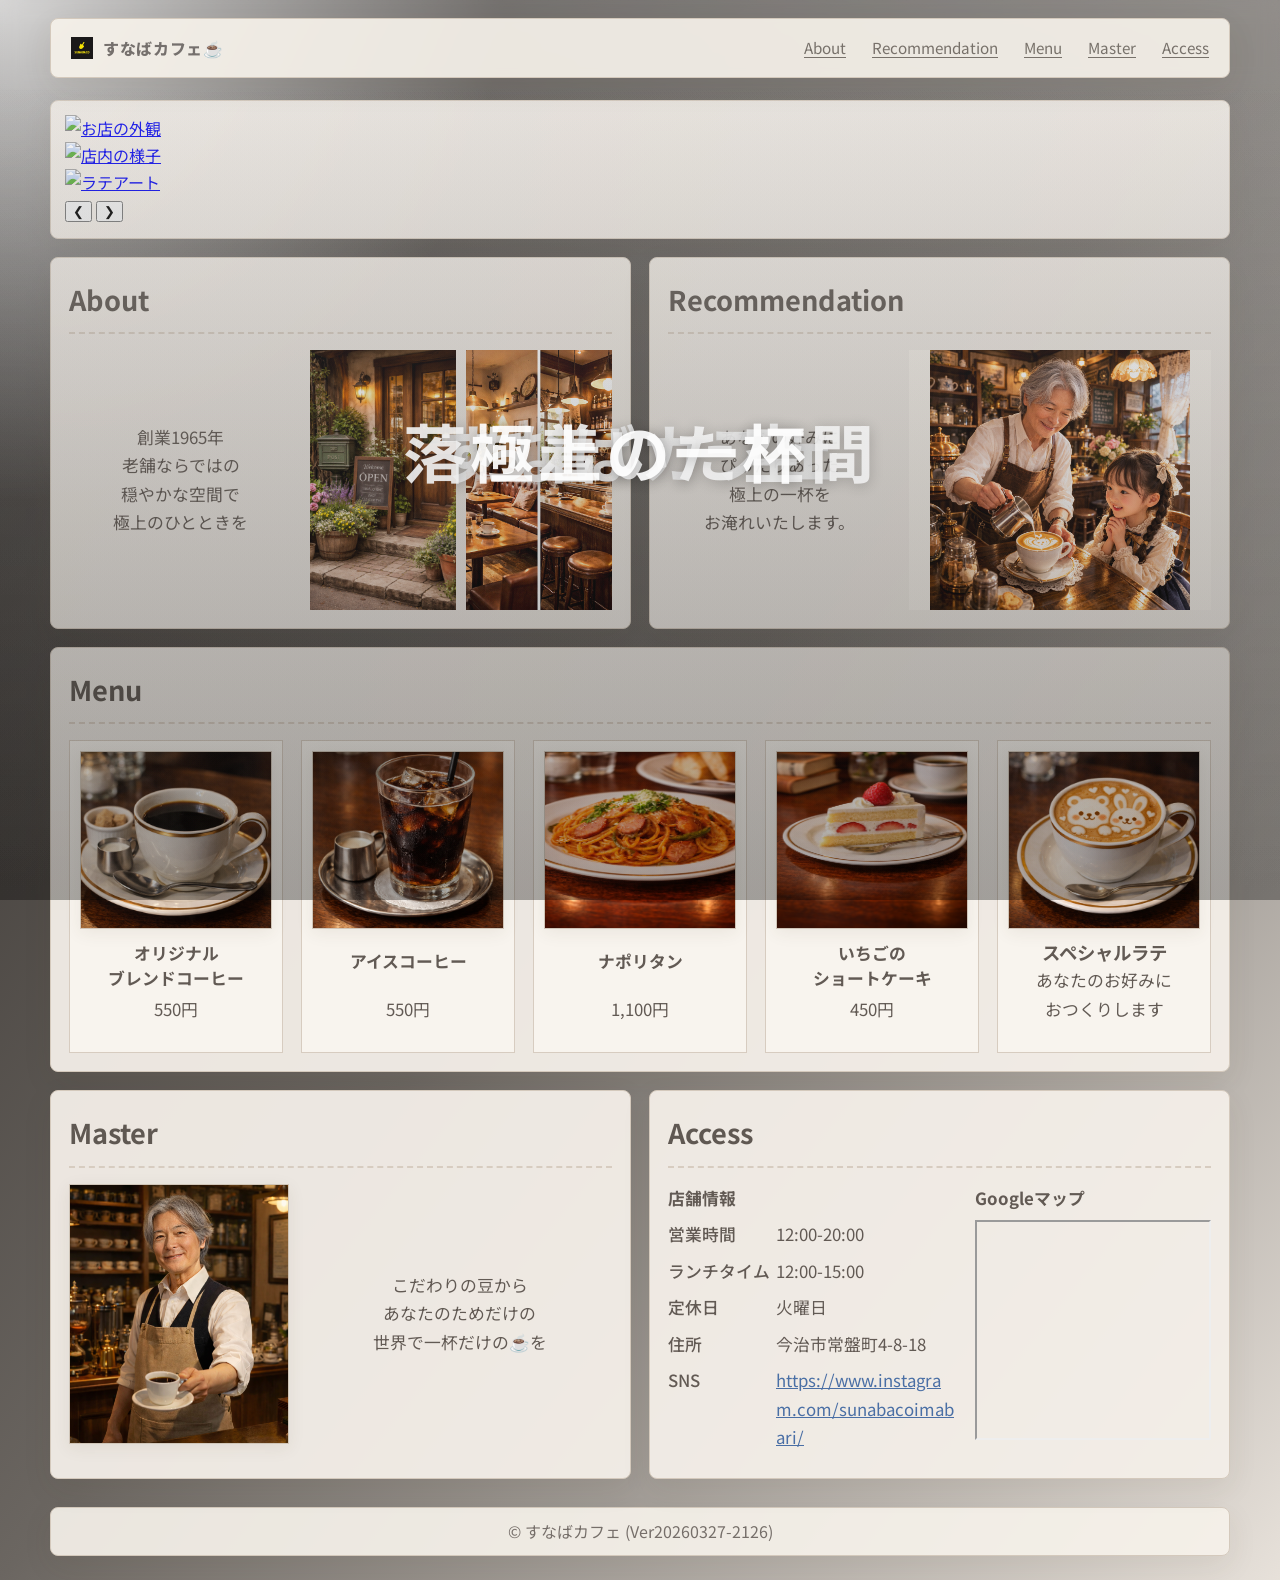
==== commit 181db67a: "Add files via upload" ====
--- a/index.html
+++ b/index.html
@@ -15,7 +15,7 @@
         t=l.createElement(r);t.async=1;t.src="https://www.clarity.ms/tag/"+i;
         y=l.getElementsByTagName(r)[0];y.parentNode.insertBefore(t,y);
     })(window, document, "clarity", "script", "vyq17jwr1j");
-  </script>
+</script>
 
 </head>
 <body>
@@ -39,12 +39,47 @@
   </header>
 
   <main id="top" class="container">
-    <section class="panel hero-panel">
+    <!-- <section class="panel hero-panel">
       <div class="hero-image">
         <img src="./assets/hero.png" alt="店内の様子" />
         <div class="hero-overlay">
           <h1>すなばカフェ</h1>
         </div>
+      </div>
+    </section> -->
+    <section class="panel hero-panel">
+      <div class="hero-slider">
+
+        <a href="page1.html" class="slide active">
+          <img src="./assets/Hero1.jpg" alt="お店の外観" />
+          <div class="hero-overlay">
+            <h1>すなばカフェ</h1>
+          </div>
+        </a>
+
+        <a href="page2.html" class="slide">
+          <img src="./assets/Hero2.jpg" alt="店内の様子" />
+          <div class="hero-overlay">
+            <h1>落ち着いた空間</h1>
+          </div>
+        </a>
+
+        <a href="page3.html" class="slide">
+          <img src="./assets/Hero3.jpg" alt="ラテアート" />
+          <div class="hero-overlay">
+            <h1>極上の一杯</h1>
+          </div>
+        </a>
+
+        <button class="slider-btn prev" aria-label="前のスライドへ">&#10094;</button>
+        <button class="slider-btn next" aria-label="次のスライドへ">&#10095;</button>
+
+        <div class="dots">
+          <span class="dot active"></span>
+          <span class="dot"></span>
+          <span class="dot"></span>
+        </div>
+        
       </div>
     </section>
 
@@ -178,7 +213,7 @@
   </main>
 
   <footer class="site-footer">
-    <div class="container footer-inner">© すなばカフェ  (Ver20260320-2148)</div>
+    <div class="container footer-inner">© すなばカフェ  (Ver20260327-2126)</div>
   </footer>
 
   <script src="./JS/script.js"></script>
